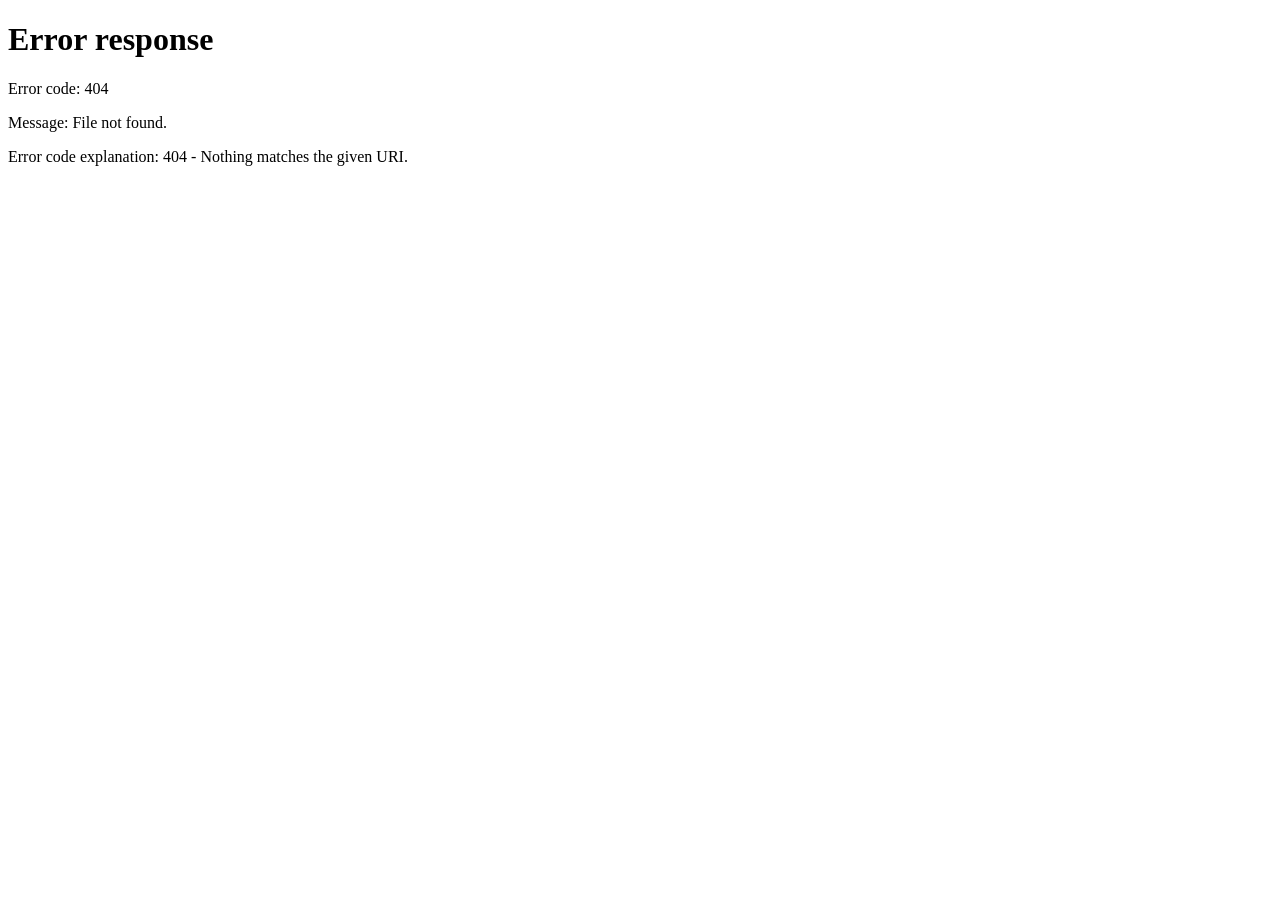
==== index.html @ 0234fcbf "Create index.html for portfolio redirection" ====
<!DOCTYPE html>
<html lang="en">
<head>
  <meta charset="UTF-8">
  <meta name="viewport" content="width=device-width, initial-scale=1.0">
  <meta http-equiv="refresh" content="0; url=./portfolio.html">
  <title>Taufik Khatri — Portfolio</title>
  <script>
    window.location.replace("./portfolio.html");
  </script>
</head>
<body>
  <p>Redirecting to <a href="./portfolio.html">the portfolio</a>…</p>
</body>
</html>
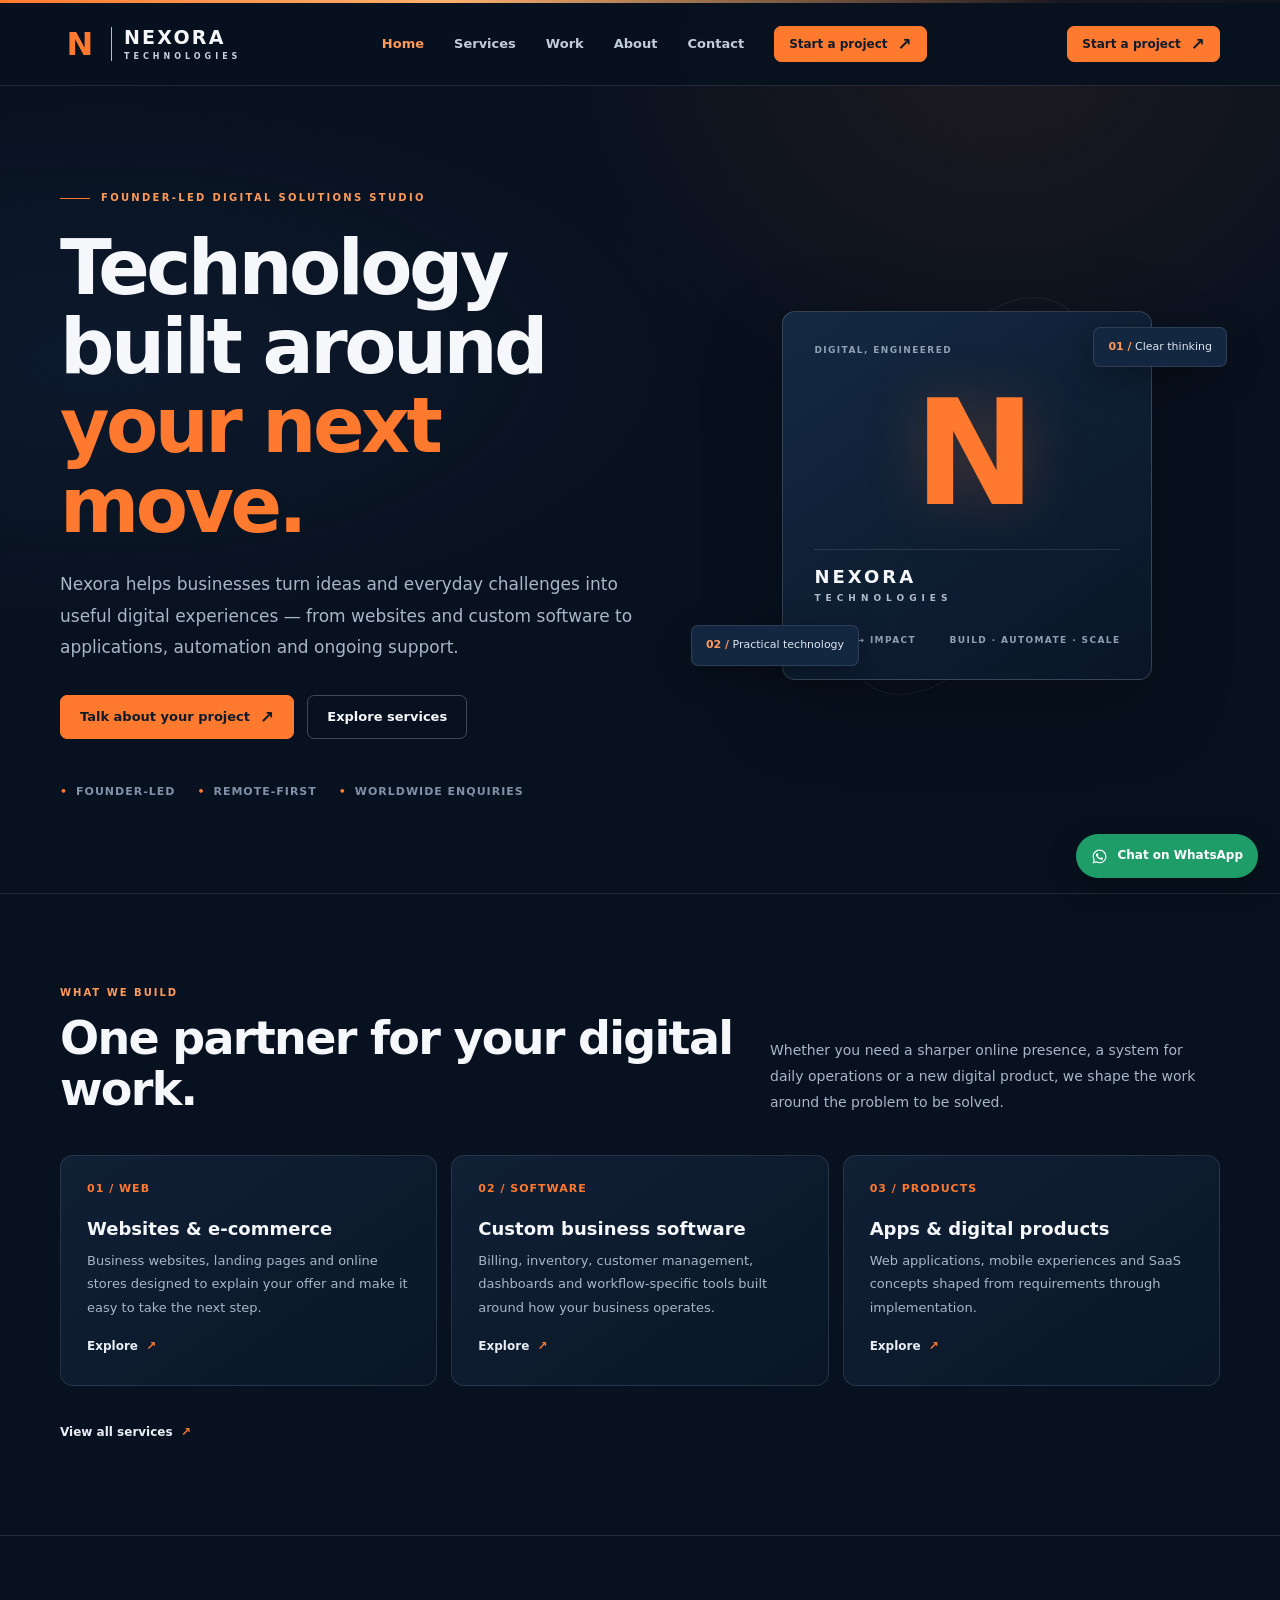
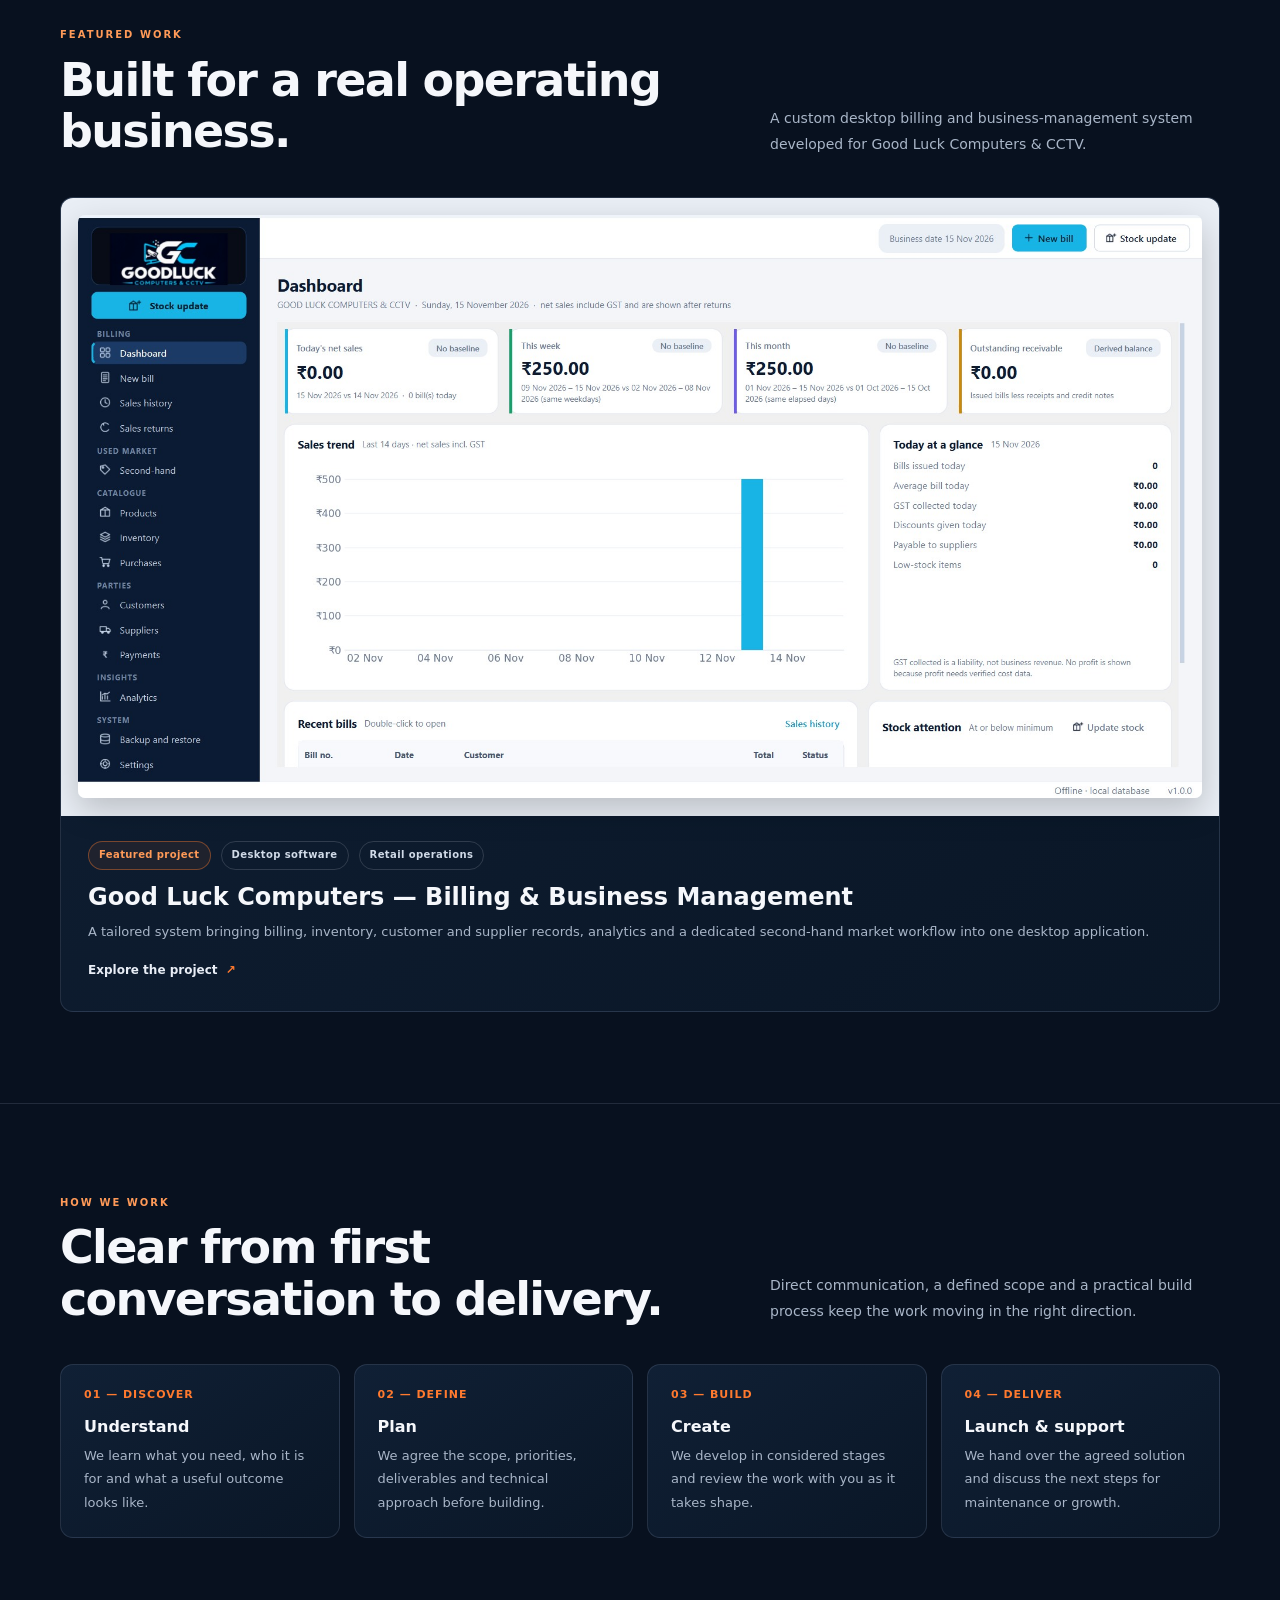
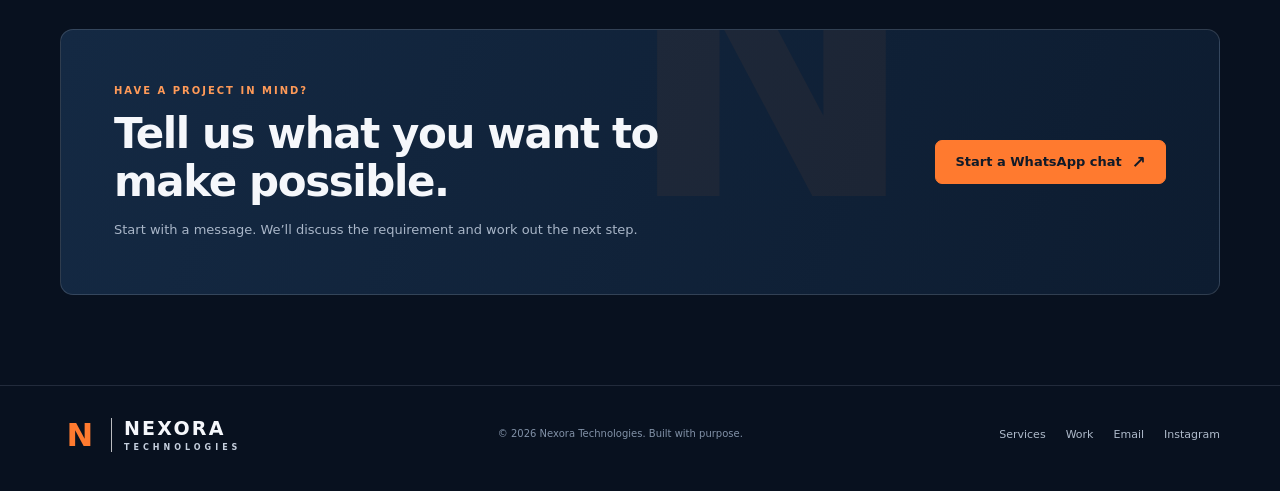
==== commit 418fcbde: "Add files via upload" ====
--- a/index.html
+++ b/index.html
@@ -1,15 +1,16 @@
-<!DOCTYPE html>
-<html lang="en">
-<head>
-  <meta charset="UTF-8">
-  <meta name="viewport" content="width=device-width, initial-scale=1.0">
-  <meta http-equiv="refresh" content="0; url=./portfolio.html">
-  <title>Taufik Khatri — Portfolio</title>
-  <script>
-    window.location.replace("./portfolio.html");
-  </script>
-</head>
-<body>
-  <p>Redirecting to <a href="./portfolio.html">the portfolio</a>…</p>
-</body>
-</html>
+<!doctype html><html lang="en"><head><meta charset="utf-8"><meta name="viewport" content="width=device-width, initial-scale=1"><meta name="theme-color" content="#08111f"><link rel="icon" href="assets/favicon.svg" type="image/svg+xml"><link rel="stylesheet" href="assets/site.css"><script defer src="assets/site.js"></script><title>Nexora Technologies — Digital Solutions Studio</title><meta name="description" content="Nexora Technologies is a founder-led digital solutions studio building websites, custom software, applications and automation for businesses worldwide."><meta property="og:type" content="website"><meta property="og:title" content="Nexora Technologies — Digital Solutions Studio"><meta property="og:description" content="Nexora Technologies is a founder-led digital solutions studio building websites, custom software, applications and automation for businesses worldwide."></head><body><div class="topline"></div><header class="site-header"><div class="wrap nav">
+<a class="brand" href="index.html" aria-label="Nexora Technologies home"><span class="brand-mark">N</span><span class="brand-divider"></span><span class="brand-word"><strong>NEXORA</strong><small>TECHNOLOGIES</small></span></a>
+<nav class="nav-links" data-site-nav aria-label="Main navigation"><a href="index.html" aria-current="page">Home</a><a href="services.html">Services</a><a href="work.html">Work</a><a href="about.html">About</a><a href="contact.html">Contact</a><a class="btn btn-small mobile-cta" href="https://wa.me/919157517750?text=Hi%20Nexora%2C%20I%20found%20your%20website%20and%20would%20like%20to%20discuss%20a%20project." target="_blank" rel="noopener noreferrer">Start a project <span class="arrow">↗</span></a></nav>
+<div class="nav-actions"><a class="btn btn-small" href="https://wa.me/919157517750?text=Hi%20Nexora%2C%20I%20found%20your%20website%20and%20would%20like%20to%20discuss%20a%20project." target="_blank" rel="noopener noreferrer">Start a project <span class="arrow">↗</span></a><button class="menu-toggle" data-menu-toggle aria-expanded="false" aria-label="Open navigation">Menu</button></div>
+</div></header><main>
+<section class="hero"><div class="wrap hero-grid"><div class="reveal"><div class="eyebrow">Founder-led digital solutions studio</div><h1>Technology built around <span>your next move.</span></h1><p class="hero-copy">Nexora helps businesses turn ideas and everyday challenges into useful digital experiences — from websites and custom software to applications, automation and ongoing support.</p><div class="hero-actions"><a class="btn" href="https://wa.me/919157517750?text=Hi%20Nexora%2C%20I%20found%20your%20website%20and%20would%20like%20to%20discuss%20a%20project." target="_blank" rel="noopener noreferrer">Talk about your project <span class="arrow">↗</span></a><a class="btn btn-outline" href="services.html">Explore services</a></div><div class="hero-proof"><span>Founder-led</span><span>Remote-first</span><span>Worldwide enquiries</span></div></div>
+<div class="hero-art reveal" aria-label="Nexora Technologies brand mark"><div class="orbit"></div><div class="brand-card"><div class="brand-card-top"><span>Digital, engineered</span><i class="brand-dot" aria-hidden="true"></i></div><div class="brand-card-symbol"><b>N</b></div><div class="brand-card-rule"></div><div class="brand-card-name">NEXORA</div><div class="brand-card-sub">TECHNOLOGIES</div><div class="brand-card-bottom"><span>IDEAS → IMPACT</span><span>BUILD · AUTOMATE · SCALE</span></div></div><div class="float-chip chip-a"><b>01 /</b> Clear thinking</div><div class="float-chip chip-b"><b>02 /</b> Practical technology</div></div></div></section>
+<section class="section"><div class="wrap"><div class="section-head reveal"><div><div class="section-kicker">What we build</div><h2>One partner for your digital work.</h2></div><p class="section-intro">Whether you need a sharper online presence, a system for daily operations or a new digital product, we shape the work around the problem to be solved.</p></div><div class="grid-3">
+<article class="service-card reveal"><div class="card-index">01 / WEB</div><h3>Websites & e-commerce</h3><p>Business websites, landing pages and online stores designed to explain your offer and make it easy to take the next step.</p><a class="card-link" href="services.html#web">Explore <span>↗</span></a></article>
+<article class="service-card reveal"><div class="card-index">02 / SOFTWARE</div><h3>Custom business software</h3><p>Billing, inventory, customer management, dashboards and workflow-specific tools built around how your business operates.</p><a class="card-link" href="services.html#software">Explore <span>↗</span></a></article>
+<article class="service-card reveal"><div class="card-index">03 / PRODUCTS</div><h3>Apps & digital products</h3><p>Web applications, mobile experiences and SaaS concepts shaped from requirements through implementation.</p><a class="card-link" href="services.html#applications">Explore <span>↗</span></a></article>
+</div><div style="margin-top:19px"><a class="card-link" href="services.html">View all services <span>↗</span></a></div></div></section>
+<section class="section"><div class="wrap"><div class="section-head reveal"><div><div class="section-kicker">Featured work</div><h2>Built for a real operating business.</h2></div><p class="section-intro">A custom desktop billing and business-management system developed for Good Luck Computers & CCTV.</p></div><article class="work-card reveal"><div class="work-image"><img src="assets/goodluck-dashboard.jpg" alt="Good Luck Billing application dashboard showing sales analytics and business modules" loading="lazy"></div><div class="work-body"><div class="work-meta"><span class="pill pill-orange">Featured project</span><span class="pill">Desktop software</span><span class="pill">Retail operations</span></div><h3>Good Luck Computers — Billing & Business Management</h3><p>A tailored system bringing billing, inventory, customer and supplier records, analytics and a dedicated second-hand market workflow into one desktop application.</p><a class="card-link" href="project-good-luck.html">Explore the project <span>↗</span></a></div></article></div></section>
+<section class="section"><div class="wrap"><div class="section-head reveal"><div><div class="section-kicker">How we work</div><h2>Clear from first conversation to delivery.</h2></div><p class="section-intro">Direct communication, a defined scope and a practical build process keep the work moving in the right direction.</p></div><div class="process-grid"><article class="process-card reveal"><div class="process-num">01 — DISCOVER</div><h3>Understand</h3><p>We learn what you need, who it is for and what a useful outcome looks like.</p></article><article class="process-card reveal"><div class="process-num">02 — DEFINE</div><h3>Plan</h3><p>We agree the scope, priorities, deliverables and technical approach before building.</p></article><article class="process-card reveal"><div class="process-num">03 — BUILD</div><h3>Create</h3><p>We develop in considered stages and review the work with you as it takes shape.</p></article><article class="process-card reveal"><div class="process-num">04 — DELIVER</div><h3>Launch & support</h3><p>We hand over the agreed solution and discuss the next steps for maintenance or growth.</p></article></div></div></section>
+<section class="cta-section"><div class="wrap"><div class="cta-panel reveal"><div><div class="section-kicker">Have a project in mind?</div><h2>Tell us what you want to make possible.</h2><p>Start with a message. We’ll discuss the requirement and work out the next step.</p></div><a class="btn" href="https://wa.me/919157517750?text=Hi%20Nexora%2C%20I%20found%20your%20website%20and%20would%20like%20to%20discuss%20a%20project." target="_blank" rel="noopener noreferrer">Start a WhatsApp chat <span class="arrow">↗</span></a></div></div></section>
+</main><footer class="site-footer"><div class="wrap footer-row"><a class="brand" href="index.html"><span class="brand-mark">N</span><span class="brand-divider"></span><span class="brand-word"><strong>NEXORA</strong><small>TECHNOLOGIES</small></span></a><div class="footer-copy">© <span data-year></span> Nexora Technologies. Built with purpose.</div><div class="footer-links"><a href="services.html">Services</a><a href="work.html">Work</a><a href="mailto:nexora.taufik@gmail.com">Email</a><a href="https://www.instagram.com/nexora.techss/" target="_blank" rel="noopener noreferrer">Instagram</a></div></div></footer><a class="whatsapp-float" href="https://wa.me/919157517750?text=Hi%20Nexora%2C%20I%20found%20your%20website%20and%20would%20like%20to%20discuss%20a%20project." target="_blank" rel="noopener noreferrer" aria-label="Chat with Nexora on WhatsApp"><svg viewBox="0 0 32 32" aria-hidden="true"><path d="M16.03 3C8.9 3 3.1 8.77 3.1 15.87c0 2.27.6 4.49 1.75 6.45L3 29l6.86-1.79a13 13 0 0 0 6.17 1.56h.01c7.12 0 12.92-5.77 12.92-12.88A12.78 12.78 0 0 0 16.03 3Zm0 23.6c-1.92 0-3.8-.51-5.44-1.49l-.39-.23-4.07 1.06 1.09-3.96-.25-.4a10.7 10.7 0 0 1-1.65-5.71c0-5.92 4.83-10.73 10.77-10.73 2.87 0 5.57 1.12 7.6 3.14a10.64 10.64 0 0 1 3.16 7.59c0 5.92-4.83 10.73-10.77 10.73Zm5.9-8.04c-.32-.16-1.9-.93-2.2-1.04-.3-.11-.51-.16-.73.16-.22.32-.83 1.04-1.02 1.25-.19.21-.38.24-.7.08-.32-.16-1.36-.5-2.59-1.6-.96-.85-1.61-1.9-1.8-2.22-.19-.32-.02-.49.14-.65.15-.15.32-.38.49-.57.16-.19.21-.32.32-.54.11-.21.05-.4-.03-.56-.08-.16-.73-1.74-1-2.38-.26-.63-.53-.54-.73-.55h-.62c-.21 0-.56.08-.86.4-.3.32-1.13 1.1-1.13 2.68 0 1.58 1.16 3.1 1.32 3.31.16.21 2.28 3.47 5.52 4.87.77.33 1.37.53 1.84.68.77.24 1.47.21 2.03.13.62-.09 1.9-.77 2.17-1.52.27-.75.27-1.39.19-1.52-.08-.13-.3-.21-.62-.37Z"/></svg><span>Chat on WhatsApp</span></a></body></html>
--- a/assets/site.css
+++ b/assets/site.css
@@ -0,0 +1,15 @@
+/* Nexora Technologies — shared site styles */
+:root{--bg:#08111f;--bg-soft:#0b1728;--panel:#101f34;--panel-2:#132740;--line:rgba(212,225,242,.13);--text:#f5f7fb;--muted:#a9b6c8;--muted-2:#8191a7;--orange:#ff7a2f;--orange-2:#ff9a58;--green:#83d2aa;--max:1160px;--radius:13px;--shadow:0 28px 80px rgba(0,0,0,.28)}
+*{box-sizing:border-box}html{scroll-behavior:smooth;scroll-padding-top:100px}body{margin:0;background:var(--bg);color:var(--text);font-family:Inter,ui-sans-serif,system-ui,-apple-system,"Segoe UI",sans-serif;line-height:1.65;overflow-x:hidden}body:before{content:"";position:fixed;inset:0;z-index:-1;pointer-events:none;background:radial-gradient(ellipse at 78% 5%,rgba(255,122,47,.09),transparent 33%),radial-gradient(ellipse at 8% 40%,rgba(62,107,169,.10),transparent 38%)}a{color:inherit;text-decoration:none}button{font:inherit}.wrap{width:min(var(--max),calc(100% - 48px));margin-inline:auto}.topline{height:3px;background:linear-gradient(90deg,var(--orange),#ffb16e 35%,transparent 83%)}
+.site-header{position:sticky;top:0;z-index:50;background:rgba(8,17,31,.9);backdrop-filter:blur(18px);border-bottom:1px solid var(--line)}.nav{height:82px;display:flex;align-items:center;justify-content:space-between;gap:25px}.brand{display:inline-flex;align-items:center;gap:12px;flex-shrink:0}.brand-mark{width:39px;height:42px;display:grid;place-items:center;color:var(--orange);font:900 32px/1 ui-sans-serif,system-ui;letter-spacing:-5px;padding-right:4px}.brand-divider{height:34px;width:1px;background:rgba(255,255,255,.72)}.brand-word{display:flex;flex-direction:column;line-height:1}.brand-word strong{font:800 19px/1.1 ui-sans-serif,system-ui;letter-spacing:2.2px}.brand-word small{margin-top:5px;color:#c5cfdd;font-size:8px;font-weight:700;letter-spacing:4px}.nav-links{display:flex;align-items:center;gap:30px;color:#c1ccda;font-size:13px;font-weight:650}.nav-links a:not(.btn):hover,.nav-links a[aria-current="page"]{color:var(--orange-2)}.nav-actions{display:flex;align-items:center;gap:12px}.menu-toggle{display:none;background:transparent;color:var(--text);border:1px solid var(--line);border-radius:7px;padding:9px 12px;cursor:pointer}.btn{display:inline-flex;align-items:center;justify-content:center;gap:10px;border:1px solid var(--orange);background:var(--orange);color:#111a28;padding:13px 19px;border-radius:7px;font-size:13px;font-weight:800;line-height:1.2;transition:transform .2s,background .2s,border-color .2s}.btn:hover{transform:translateY(-2px);background:var(--orange-2);border-color:var(--orange-2)}.btn-outline{background:transparent;border-color:rgba(255,255,255,.23);color:var(--text)}.btn-outline:hover{background:rgba(255,255,255,.06);border-color:var(--orange-2)}.btn-small{padding:10px 14px;font-size:12px}.arrow{font-size:17px;line-height:10px}
+.hero{padding:104px 0 92px}.hero-grid{display:grid;grid-template-columns:1.08fr .92fr;gap:62px;align-items:center}.eyebrow{display:flex;align-items:center;gap:11px;color:var(--orange-2);font-size:10px;font-weight:800;letter-spacing:2.3px;text-transform:uppercase}.eyebrow:before{content:"";display:block;width:30px;height:1px;background:var(--orange)}h1,h2,h3,h4,p{margin-top:0}h1{font:850 clamp(43px,6.1vw,76px)/1.045 ui-sans-serif,system-ui;letter-spacing:-3.5px;margin:21px 0 24px;max-width:750px}h1 span,.accent{color:var(--orange)}.hero-copy{max-width:590px;font-size:17px;line-height:1.85;color:var(--muted)}.hero-actions{display:flex;align-items:center;gap:13px;flex-wrap:wrap;margin-top:32px}.hero-proof{display:flex;gap:22px;flex-wrap:wrap;margin-top:44px;color:var(--muted-2);font-size:11px;font-weight:700;letter-spacing:1px;text-transform:uppercase}.hero-proof span:before{content:"•";color:var(--orange);margin-right:8px}.hero-art{min-height:400px;position:relative;display:grid;place-items:center}.orbit{position:absolute;width:350px;height:350px;border:1px solid rgba(255,255,255,.11);border-radius:50%;transform:rotate(-22deg)}.orbit:before,.orbit:after{content:"";position:absolute;inset:28px -18px;border:1px solid rgba(255,122,47,.20);border-radius:50%;transform:rotate(55deg)}.orbit:after{inset:70px -40px;border-color:rgba(255,255,255,.07);transform:rotate(-43deg)}.brand-card{position:relative;width:min(100%,370px);padding:31px;background:linear-gradient(145deg,rgba(20,42,68,.98),rgba(10,22,39,.98));border:1px solid rgba(255,255,255,.16);border-radius:13px;box-shadow:var(--shadow)}.brand-card-top,.brand-card-bottom{display:flex;justify-content:space-between;align-items:center;color:#91a1b5;font-size:9px;font-weight:750;letter-spacing:1.4px;text-transform:uppercase}.brand-dot{width:7px;height:7px;border-radius:50%;background:var(--orange);box-shadow:0 0 12px rgba(255,122,47,.55)}.brand-card-symbol{height:155px;display:grid;place-items:center;margin:18px 0}.brand-card-symbol b{font:900 146px/.9 ui-sans-serif,system-ui;color:var(--orange);letter-spacing:-15px;text-shadow:0 0 60px rgba(255,122,47,.22)}.brand-card-rule{height:1px;background:var(--line);margin:4px 0 16px}.brand-card-name{font:850 18px ui-sans-serif,system-ui;letter-spacing:3px}.brand-card-sub{font-size:9px;font-weight:750;letter-spacing:5px;color:#b2bdcb;margin-top:4px}.brand-card-bottom{margin-top:27px}.float-chip{position:absolute;padding:10px 14px;background:#142740;border:1px solid var(--line);border-radius:7px;color:#dce5ef;font-size:11px;box-shadow:0 10px 35px #0005}.float-chip b{color:var(--orange-2)}.chip-a{top:31px;right:-7px}.chip-b{bottom:30px;left:-24px}
+.section{padding:91px 0;border-top:1px solid var(--line)}.section-head{display:flex;justify-content:space-between;align-items:end;gap:35px;margin-bottom:39px}.section-kicker{color:var(--orange-2);font-size:10px;font-weight:850;letter-spacing:2px;text-transform:uppercase}.section h2,.page-heading h1{font:850 clamp(30px,4.1vw,46px)/1.12 ui-sans-serif,system-ui;letter-spacing:-1.7px;margin:11px 0 0}.section-intro{max-width:450px;color:var(--muted);font-size:14px;line-height:1.85;margin:0}.grid-3{display:grid;grid-template-columns:repeat(3,1fr);gap:14px}.grid-2{display:grid;grid-template-columns:repeat(2,1fr);gap:15px}.service-card,.panel,.process-card,.work-card,.contact-card,.detail-card{background:linear-gradient(145deg,rgba(17,34,57,.88),rgba(10,23,40,.88));border:1px solid var(--line);border-radius:var(--radius)}.service-card{padding:26px;min-height:218px;transition:.22s}.service-card:hover,.work-card:hover{transform:translateY(-4px);border-color:rgba(255,122,47,.48)}.card-index{font:800 11px ui-sans-serif,system-ui;color:var(--orange);letter-spacing:1px}.service-card h3{font:760 18px/1.3 ui-sans-serif,system-ui;margin:22px 0 9px}.service-card p,.process-card p{color:var(--muted);font-size:13px;line-height:1.8;margin:0}.service-card ul{padding-left:18px;margin:15px 0 0;color:var(--muted);font-size:12px;line-height:1.85}.service-card li{padding-left:3px;margin:2px 0}.service-card li::marker{color:var(--orange)}.card-link{display:inline-flex;gap:8px;align-items:center;margin-top:18px;font-size:12px;font-weight:800;color:#e9eef6}.card-link span{color:var(--orange)}
+.page-hero{padding:83px 0 60px;border-bottom:1px solid var(--line)}.page-heading{max-width:850px}.page-heading h1{font-size:clamp(39px,5.3vw,64px);margin:15px 0 18px}.page-heading p{max-width:700px;color:var(--muted);font-size:16px;line-height:1.85;margin:0}.crumb{display:flex;gap:9px;align-items:center;color:var(--muted-2);font-size:11px;margin-bottom:28px}.crumb a:hover{color:var(--orange-2)}.crumb span{color:var(--orange)}
+.work-card{overflow:hidden;transition:.22s}.work-image{padding:17px;background:#e9eef5;border-bottom:1px solid var(--line)}.work-image img{display:block;width:100%;height:auto;border-radius:7px;box-shadow:0 12px 32px rgba(0,0,0,.20)}.work-body{padding:25px 27px 28px}.work-meta{display:flex;gap:10px;flex-wrap:wrap;margin-bottom:13px}.pill{display:inline-flex;align-items:center;border:1px solid rgba(255,255,255,.15);border-radius:50px;padding:5px 10px;color:#d0dae7;font-size:10px;font-weight:750;letter-spacing:.4px}.pill-orange{border-color:rgba(255,122,47,.4);color:var(--orange-2);background:rgba(255,122,47,.08)}.work-body h3{font:800 24px ui-sans-serif,system-ui;margin:0 0 9px}.work-body p{color:var(--muted);font-size:13px;line-height:1.8;margin:0}.project-layout{display:grid;grid-template-columns:minmax(0,1.65fr) minmax(260px,.75fr);gap:28px;align-items:start}.project-main p{color:var(--muted);font-size:14px;line-height:1.9}.project-main h2{font:800 24px ui-sans-serif,system-ui;margin:42px 0 14px;letter-spacing:-.6px}.project-sidebar{position:sticky;top:110px;padding:23px}.project-sidebar h3{font:800 15px ui-sans-serif,system-ui;margin-bottom:16px}.meta-list{display:grid;gap:14px}.meta-list div{border-top:1px solid var(--line);padding-top:12px}.meta-list dt{color:var(--muted-2);font-size:10px;font-weight:800;letter-spacing:1px;text-transform:uppercase}.meta-list dd{margin:4px 0 0;color:var(--text);font-size:13px}.feature-list{display:grid;grid-template-columns:repeat(2,1fr);gap:11px}.feature-item{padding:17px;border:1px solid var(--line);border-radius:9px;background:rgba(255,255,255,.025)}.feature-item strong{display:block;font-size:13px;margin-bottom:5px}.feature-item span{color:var(--muted);font-size:11px;line-height:1.65}.gallery{display:grid;grid-template-columns:1fr 1fr;gap:13px;margin-top:24px}.gallery figure{margin:0;padding:10px;background:#e9eef5;border:1px solid var(--line);border-radius:10px}.gallery figure.wide{grid-column:1/-1}.gallery img{display:block;width:100%;height:auto;border-radius:5px}.gallery figcaption{margin:9px 3px 2px;color:#435268;font-size:10px;font-weight:750}.note{border-left:2px solid var(--orange);padding:13px 16px;background:rgba(255,122,47,.06);border-radius:0 8px 8px 0;color:#d4dce7;font-size:12px;line-height:1.8;margin:22px 0}
+.split{display:grid;grid-template-columns:.9fr 1.1fr;gap:65px;align-items:start}.split-copy p{color:var(--muted);font-size:14px;line-height:1.9;margin-top:21px}.principles{display:grid;grid-template-columns:1fr 1fr;gap:14px}.principle{border-top:1px solid var(--line);padding:17px 0}.principle strong{display:block;font-size:14px;margin-bottom:6px}.principle span{color:var(--muted);font-size:12px;line-height:1.75}.process-grid{display:grid;grid-template-columns:repeat(4,1fr);gap:14px}.process-card{padding:23px}.process-card h3{font:800 16px ui-sans-serif,system-ui;margin:16px 0 8px}.process-num{color:var(--orange);font:850 11px ui-sans-serif,system-ui;letter-spacing:1px}.cta-section{padding:0 0 90px}.cta-panel{position:relative;overflow:hidden;padding:53px;display:flex;justify-content:space-between;align-items:center;gap:32px;background:linear-gradient(110deg,#142943,#0d1c30);border:1px solid rgba(255,255,255,.14);border-radius:13px}.cta-panel:after{content:"N";position:absolute;right:26%;top:-112px;font:900 350px/.9 ui-sans-serif,system-ui;color:rgba(255,122,47,.055);pointer-events:none}.cta-panel h2{position:relative;font:850 clamp(28px,3.7vw,42px)/1.16 ui-sans-serif,system-ui;letter-spacing:-1.4px;max-width:610px;margin:10px 0 12px}.cta-panel p{position:relative;color:var(--muted);font-size:13px;margin:0}.cta-panel .btn{position:relative;z-index:1;flex-shrink:0}
+.contact-grid{display:grid;grid-template-columns:1.15fr .85fr;gap:16px}.contact-primary{padding:31px}.contact-primary h2{font:850 26px ui-sans-serif,system-ui;letter-spacing:-.7px;margin:10px 0}.contact-primary p{color:var(--muted);font-size:13px;line-height:1.85}.contact-options{display:grid;gap:11px;margin-top:24px}.contact-option{display:flex;justify-content:space-between;align-items:center;gap:20px;padding:16px 17px;border:1px solid var(--line);border-radius:9px;background:rgba(255,255,255,.025);transition:.2s}.contact-option:hover{border-color:rgba(255,122,47,.55);background:rgba(255,122,47,.045)}.contact-option small{display:block;color:var(--muted-2);font-size:10px;font-weight:800;letter-spacing:1px;text-transform:uppercase}.contact-option strong{display:block;font-size:14px;margin-top:3px}.contact-option .out{color:var(--orange);font-size:18px}.contact-aside{padding:28px}.contact-aside h3{font:800 17px ui-sans-serif,system-ui;margin:0 0 14px}.contact-aside p,.contact-aside li{color:var(--muted);font-size:12px;line-height:1.8}.contact-aside ul{padding-left:18px;margin:13px 0}.contact-aside li{margin:8px 0}.availability{display:inline-flex;gap:8px;align-items:center;margin-top:14px;color:#d2e1d9;font-size:11px}.availability i{width:7px;height:7px;border-radius:50%;background:var(--green)}
+.site-footer{border-top:1px solid var(--line);padding:28px 0 35px}.footer-row{display:flex;justify-content:space-between;align-items:center;gap:22px}.footer-copy{color:var(--muted-2);font-size:10px}.footer-links{display:flex;gap:20px;flex-wrap:wrap;color:#aebaca;font-size:11px}.footer-links a:hover{color:var(--orange-2)}.whatsapp-float{position:fixed;right:22px;bottom:22px;z-index:30;display:flex;align-items:center;gap:9px;background:#1e9d68;color:white;padding:12px 15px;border-radius:50px;box-shadow:0 9px 30px #0005;font-size:12px;font-weight:850;transition:.2s}.whatsapp-float:hover{background:#25b879;transform:translateY(-2px)}.whatsapp-float svg{width:17px;height:17px;fill:currentColor}
+.reveal{opacity:0;transform:translateY(15px);transition:opacity .55s ease,transform .55s ease}.reveal.visible{opacity:1;transform:none}::selection{background:var(--orange);color:#08111f}
+@media(max-width:950px){.nav-links{gap:18px}.nav-actions>.btn{display:none}.hero-grid{gap:30px}.split{gap:36px}.project-layout{grid-template-columns:1fr}.project-sidebar{position:static}.process-grid{grid-template-columns:repeat(2,1fr)}}
+@media(max-width:720px){.wrap{width:min(var(--max),calc(100% - 34px))}.nav{height:72px}.menu-toggle{display:inline-flex}.nav-links{display:none;position:absolute;top:72px;left:0;right:0;background:#0a1728;padding:20px 24px 25px;border-bottom:1px solid var(--line);flex-direction:column;align-items:stretch;gap:18px}.nav-links.open{display:flex}.nav-links a{padding:4px 0}.nav-links .mobile-cta{display:inline-flex;margin-top:3px}.brand-word strong{font-size:17px}.hero{padding:67px 0 65px}.hero-grid{grid-template-columns:1fr;gap:25px}h1{font-size:clamp(42px,12vw,59px);letter-spacing:-2.8px}.hero-copy{font-size:15px}.hero-art{min-height:330px}.orbit{width:275px;height:275px}.brand-card{width:min(100%,320px);padding:24px}.brand-card-symbol{height:119px}.brand-card-symbol b{font-size:112px}.chip-a{right:0;top:6px}.chip-b{left:0;bottom:5px}.section{padding:72px 0}.section-head{align-items:flex-start;flex-direction:column;gap:16px}.grid-3,.grid-2,.services-grid,.contact-grid{grid-template-columns:1fr}.service-card{min-height:0}.page-hero{padding:58px 0 42px}.page-heading h1{font-size:clamp(38px,11vw,54px)}.page-heading p{font-size:14px}.split{grid-template-columns:1fr;gap:25px}.principles{grid-template-columns:1fr 1fr}.process-grid{grid-template-columns:1fr 1fr}.cta-panel{padding:30px 24px;align-items:flex-start;flex-direction:column}.cta-section{padding-bottom:65px}.footer-row{align-items:flex-start;flex-direction:column}.gallery{grid-template-columns:1fr}.gallery figure.wide{grid-column:auto}.feature-list{grid-template-columns:1fr}.contact-primary,.contact-aside{padding:24px}.whatsapp-float{right:14px;bottom:14px;padding:12px}.whatsapp-float span{display:none}}
+@media(prefers-reduced-motion:reduce){html{scroll-behavior:auto}*,*:before,*:after{transition:none!important;animation:none!important}.reveal{opacity:1;transform:none}}
